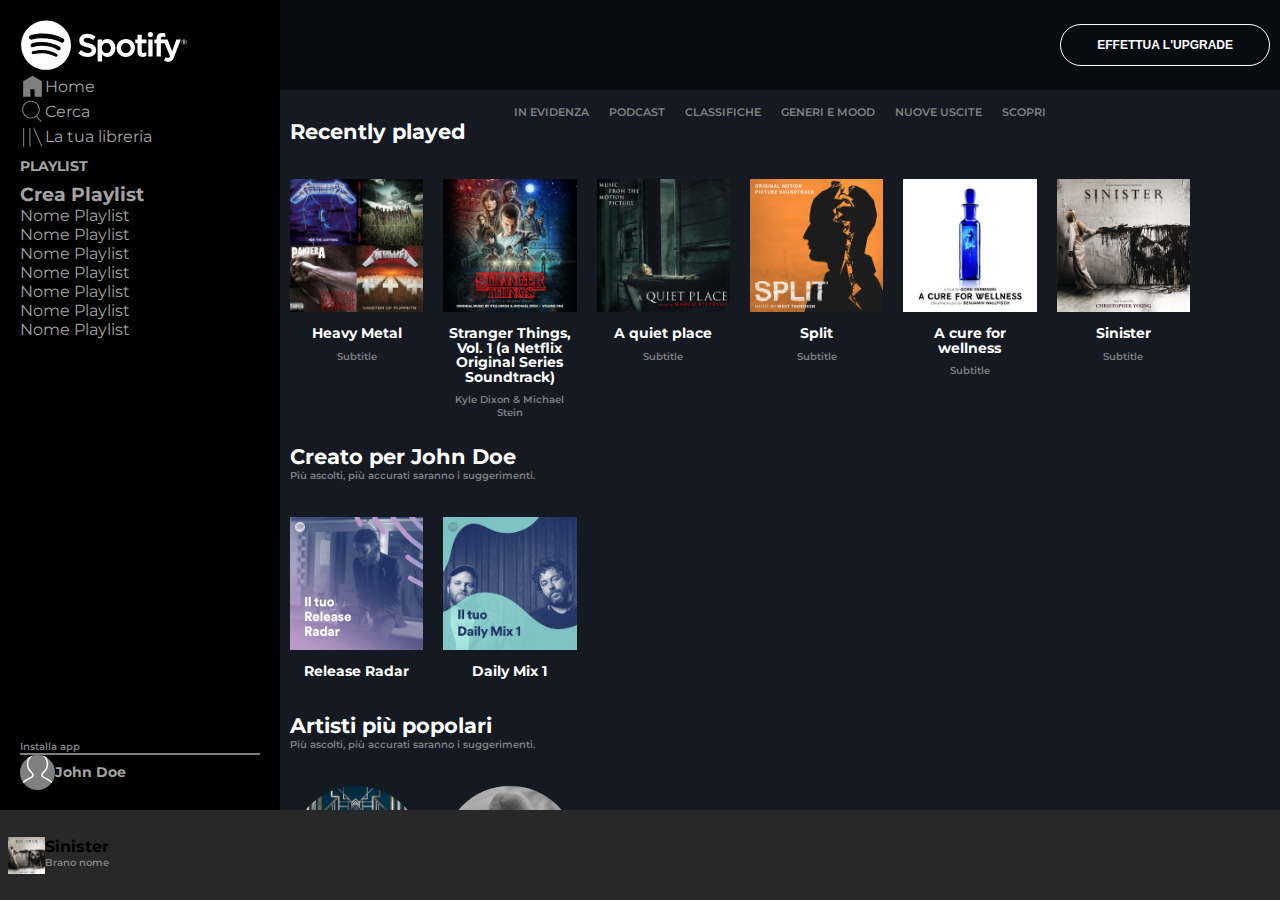
==== index.html @ 7734c5eb "Nav hover (almost) done" ====
<!DOCTYPE html>
<html lang="en">
    <head>
      <meta charset="utf-8">
      <meta http-equiv="X-UA-Compatible" content="IE=edge">
      <meta name="viewport" content="width=device-width, initial-scale=1.0">
      <link rel="preconnect" href="https://fonts.googleapis.com">
        <link rel="preconnect" href="https://fonts.gstatic.com" crossorigin>
        <link href="https://fonts.googleapis.com/css2?family=Montserrat:wght@100;200;300;400;500;600;700;800&display=swap" rel="stylesheet">
        <link rel="stylesheet" href="https://cdnjs.cloudflare.com/ajax/libs/font-awesome/6.4.0/css/all.min.css" integrity="sha512-iecdLmaskl7CVkqkXNQ/ZH/XLlvWZOJyj7Yy7tcenmpD1ypASozpmT/E0iPtmFIB46ZmdtAc9eNBvH0H/ZpiBw==" crossorigin="anonymous" referrerpolicy="no-referrer" />
      <link rel="stylesheet" href="./CSS/index.css"> 
        <title>SPOTIFY WEB</title>
    </head>

    <body>

      <main class="flex container">

        <nav class="flex">
            <div>
                <img class="logo" src="./img/logo.svg" alt="">
                <img class="logo-small" src="./img/logo-small.svg" alt="">

                <div>
                    <ul class="home-list ">
                        <li><img class="nav-img" src="./img/home.svg" alt=""> <span>Home</span> </li>
                        <li><img class="nav-img" src="./img/search.svg" alt=""> <span>Cerca</span></li>
                        <li><img class="nav-img" src="./img/libreria.svg" alt=""> <span> La tua libreria</span></li>
                    </ul>
                </div>
                
                <div class="playlist">
                    <h2>PLAYLIST</h2>
                    <h3><i class="fa-solid fa-square-plus fa-2xl"></i> Crea Playlist</h3>
                    <div>
                        <ul class="playlist-name">
                            <li>Nome Playlist</li>
                            <li>Nome Playlist</li>
                            <li>Nome Playlist</li>
                            <li>Nome Playlist</li>
                            <li>Nome Playlist</li>
                            <li>Nome Playlist</li>
                            <li>Nome Playlist</li>
                        </ul>
                    </div>
                </div>
            </div>

            <div class="user flex">
                <div class="install flex">
                    <i class="fa-regular fa-circle-down fa-xs"></i> 
                    <p>Installa app</p>
                </div>
                <div class="line flex"></div>
                <div class="user-profile flex">
                    <img class="profile-img" src="./img/profile.svg" alt="">
                    <h2>John Doe</h2>
                </div>
            </div>
        </nav>

        <section class="big-section">
            <section class="top-bar flex">
                <button class=>EFFETTUA L'UPGRADE</button>
            </section>

            <section class="main-section">
                <div>
                    <ul class="main-ul flex">
                        <li>IN EVIDENZA</li>
                        <li>PODCAST</li>
                        <li>CLASSIFICHE</li>
                        <li>GENERI E MOOD</li>
                        <li>NUOVE USCITE</li>
                        <li>SCOPRI</li>
                    </ul>
                </div>

                <h1>Recently played</h1>
                <div class="cd-container flex">
                    <div class="cd">
                        <img src="./img/metal_lifting.jpg" alt="">
                        <i class="fa-regular fa-circle-play fa-2xl"></i>
                        
                        <h2>Heavy Metal</h2>
                        <p>Subtitle</p>
                    </div>
                    <div class="cd">
                        <img src="./img/stranger.jpeg" alt="">
                        <h2>Stranger Things, Vol. 1 (a Netflix Original Series Soundtrack)</h2>
                        <p>Kyle Dixon & Michael Stein</p>
                    </div>
                    <div class="cd">
                        <img src="./img/aquietplace.jpeg" alt="">
                        <h2>A quiet place</h2>
                        <p>Subtitle</p>
                    </div>
                    <div class="cd">
                        <img src="./img/split.jpeg" alt="">
                        <h2>Split</h2>
                        <p>Subtitle</p>
                    </div>
                    <div class="cd">
                        <img src="./img/cure.jpeg" alt="">
                        <h2>A cure for wellness</h2>
                        <p>Subtitle</p>
                    </div>
                    <div class="cd">
                        <img src="./img/sinister.jpeg" alt="">
                        <h2>Sinister</h2>
                        <p>Subtitle</p>
                    </div>
                </div>

                <h1>Creato per John Doe</h1>
                <p>Più ascolti, più accurati saranno i suggerimenti.</p>

                <div class="cd-container flex">
                    <div class="cd">
                        <img src="./img/radar.jpeg" alt="">
                        <h2>Release Radar</h2>
                    </div>
                    <div class="cd">
                        <img src="./img/mixdaily.jpeg" alt="">
                        <h2>Daily Mix 1</h2>
                    </div>
                </div>

                <h1>Artisti più popolari</h1>
                <p>Più ascolti, più accurati saranno i suggerimenti.</p>
                <div class="cd-container round flex">
                    <div class="cd">
                        <img src="./img/youg.jpeg" alt="">
                        <h2>Lana del Ray</h2>
                    </div>
                    <div class="cd">
                        <img src="./img/einaudi.jpeg" alt="">
                        <h2>Ludovico Einaudi</h2>
                    </div>
                </div>
            </section>
        </section>
      </main>
      <footer class="container flex between">
        <div class="brano flex">
            <div class="flex">
                <img class="small-img" src="./img/sinister.jpeg" alt="">
                <div>
                    <h4>Sinister</h4>
                    <p>Brano nome</p>
                </div>
            </div>
            <div class="flex">
                <i class="fa-regular fa-heart"></i>
                <i class="fa-regular fa-folder"></i>
            </div>
        </div>
        <div></div>
      </footer>
    </body>
</html>
---- CSS/index.css ----
*{
    margin: 0;
    padding: 0;
    box-sizing: border-box;
}

body{
    overflow-x: hidden;
    font-family: 'Montserrat', sans-serif;
}

main,footer{
    margin: 0 auto;
}


nav{
    width: 280px;
    height: calc(100vh - 90px);
    background-color: #000000;
    padding: 20px;
    color: #a3a3a3;
    flex-flow: column;
    justify-content: space-between;
}

.nav-img{
    width: 25px;
    filter: invert(50%);
}

nav h2:hover{
    color: white;
}

nav h3:hover{
    color: white;
}

.logo{
    width: 70%;
}

.logo-small{
    display: none;
}

.home-list{
    flex-direction: column;
}

.home-list li{
    display: flex;
    align-items: center;
}

.home-list li:hover .nav-img{
    filter: invert(0%);
}

.home-list li:hover span{
    color: white;
}

.playlist-name li:hover{
    color: white;
}

.user{
    flex-direction: column;
}

.install p:hover{
    color: white;
}

.install p:hover .install img{
    color: white;
}

.line{
    border: 1px solid #808080;
    align-items: center;
    width: 240px;
}

.profile-img{
    background-color: #808080;
    width: 35px;
    height: 35px;
    object-fit: cover;
    border-radius: 50%;
}

.big-section{
    width: calc(100% - 280px);
    height: calc(100vh - 90px);
    overflow-y: auto;
}

footer{
    height: 90px;
    background-color: #282828;
    align-items: center;
    padding: 0 8px;
}

.flex{
    display: flex;
}

.between{
    justify-content: space-between;
}

.container{
    width: 100%;
}

.top-bar{
    background-color: #080b12;
    height: 90px;
    justify-content: flex-end;
    align-items: center;
    padding: 0 10px;
}

button{
    border-radius: 2rem;
    border: 1px solid white;
    background-color: #080b12;
    color: white;
    padding: 13px 36px;
    font-size: .75rem;
    font-weight: 600;
    
}

button:hover{
    font-size: .8rem;
    padding: 20px 45px;
}

.main-section{
    padding: 15px 10px;
    background-color: #141922;
    color: white;
}


ul{
    list-style-type: none;
    justify-content: center;
}

.main-ul{
    font-size: .7rem;
    color: #7e8184;
    font-weight: 600;
    flex-wrap: wrap;
}

.main-ul li{
    padding: 0 10px;
}

.main-ul li:hover{
    color: white;
}

h1{
    font-size: 1.3rem;
    font-weight: 700;
  }

.cd-container{
    flex-wrap: wrap;
    padding: 35px 0 25px;
}

.cd{
    width: calc( (100% / 6) - 10px);
    text-align: center;
    justify-content: center;
    padding-right: 20px;
    position: relative;
}

.cd:hover .fa-circle-play{
    opacity: 1;
}

h2{
    font-size: .85rem;
    padding: 10px 0 9px;
    line-height: .9rem;
}

p{
    font-size: .65rem;
    color: #7e8184;
    font-weight: 600;
}

.cd img{
    width: 100%;
    position:relative
}

.cd img:hover{
    opacity: var(0, 0, 0, 0.65);
}

.fa-circle-play{
    position: absolute;
    top: 50%;
    left: 50%;
    transform: translate(-50%, -50%);
    opacity: 0;
}

.round img{
    border-radius: 50%;
}

.small-img{
    height: 37px;
}

.brano{
    width: 80px;
    justify-content: space-between;
}

@media screen and (max-width: 992px) {

    .cd{
    width: calc( (100% / 4) - 10px);
}

}

@media screen and (max-width: 768px) {
   
    .cd{
    width: calc( (100% / 2) - 10px);
}

}

@media screen and (max-width: 576px) {

    nav{
        width: 50px;
        padding: 5px;
        align-items: center;
    }

    .logo{
        display: none;
    }

    .logo-small{
        display: block;
    }

    .home-list span{
        display: none;
    }

    .playlist{
        display: none;
    }

    .big-section{
        width: calc(100% - 50px);
    }
}
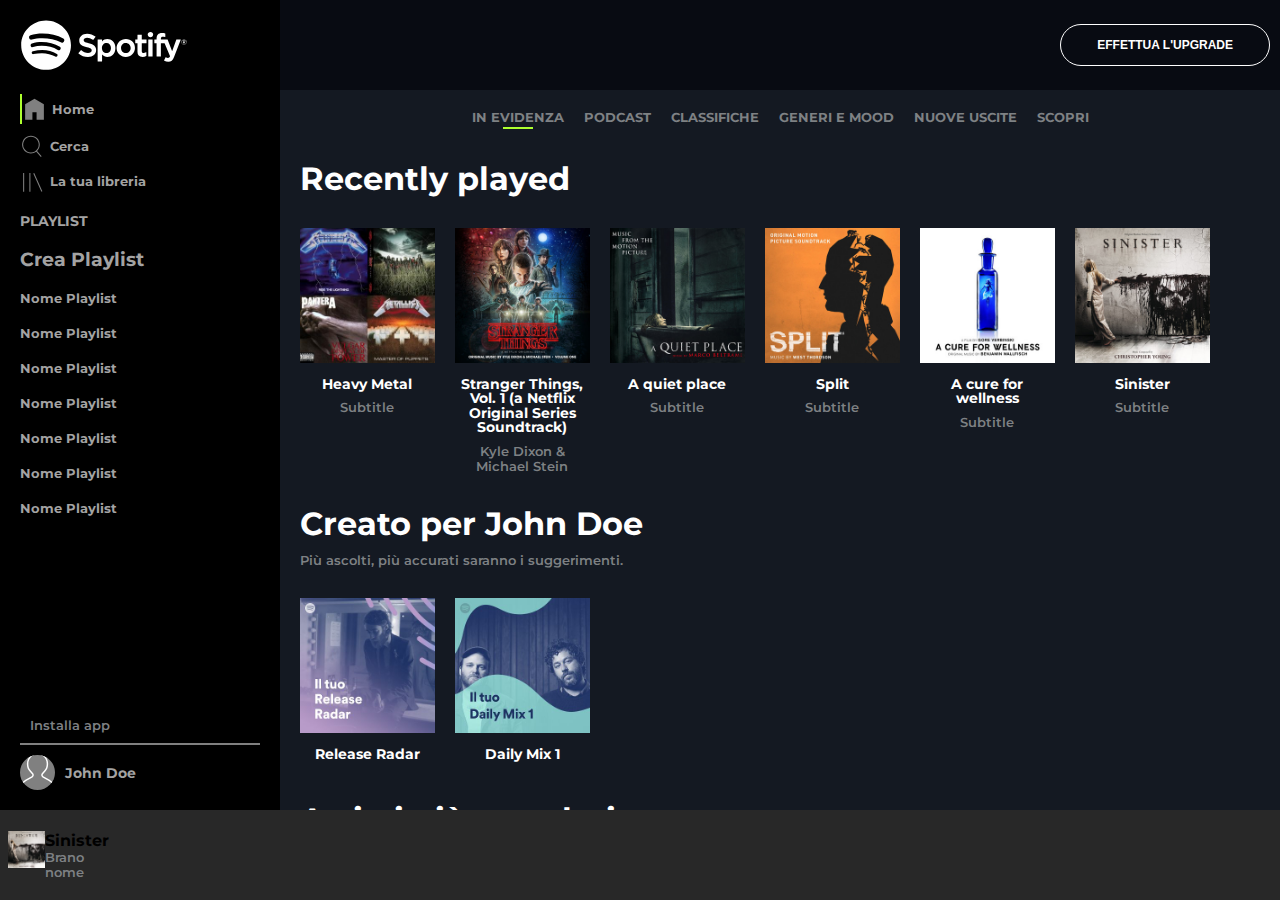
==== commit be723883: "Start bottom bar" ====
--- a/index.html
+++ b/index.html
@@ -23,7 +23,7 @@
 
                 <div>
                     <ul class="home-list ">
-                        <li><img class="nav-img" src="./img/home.svg" alt=""> <span>Home</span> </li>
+                        <li class="vertical-green flex"><div class="green-line"></div><img class="nav-img" src="./img/home.svg" alt=""> <span>Home</span> </li>
                         <li><img class="nav-img" src="./img/search.svg" alt=""> <span>Cerca</span></li>
                         <li><img class="nav-img" src="./img/libreria.svg" alt=""> <span> La tua libreria</span></li>
                     </ul>
@@ -67,7 +67,9 @@
             <section class="main-section">
                 <div>
                     <ul class="main-ul flex">
-                        <li>IN EVIDENZA</li>
+                        <li class="green-line-li flex">IN EVIDENZA
+                            <div class="green-line"></div>
+                        </li>
                         <li>PODCAST</li>
                         <li>CLASSIFICHE</li>
                         <li>GENERI E MOOD</li>
@@ -113,7 +115,7 @@
                 </div>
 
                 <h1>Creato per John Doe</h1>
-                <p>Più ascolti, più accurati saranno i suggerimenti.</p>
+                <p class="subtitle">Più ascolti, più accurati saranno i suggerimenti.</p>
 
                 <div class="cd-container flex">
                     <div class="cd">
@@ -127,7 +129,7 @@
                 </div>
 
                 <h1>Artisti più popolari</h1>
-                <p>Più ascolti, più accurati saranno i suggerimenti.</p>
+                <p class="subtitle">Più ascolti, più accurati saranno i suggerimenti.</p>
                 <div class="cd-container round flex">
                     <div class="cd">
                         <img src="./img/youg.jpeg" alt="">
@@ -141,7 +143,9 @@
             </section>
         </section>
       </main>
+
       <footer class="container flex between">
+
         <div class="brano flex">
             <div class="flex">
                 <img class="small-img" src="./img/sinister.jpeg" alt="">
@@ -155,7 +159,14 @@
                 <i class="fa-regular fa-folder"></i>
             </div>
         </div>
-        <div></div>
+
+        <div class="player flex">
+            <div class="buttons"></div>
+            <div class="player-bar"></div>
+        </div>
+
+        <div class="volume flex"></div>
+
       </footer>
     </body>
 </html>
--- a/CSS/index.css
+++ b/CSS/index.css
@@ -39,10 +39,12 @@
 
 .logo{
     width: 70%;
+    padding-bottom: 20px;
 }
 
 .logo-small{
     display: none;
+    padding-bottom: 15px;
 }
 
 .home-list{
@@ -52,6 +54,13 @@
 .home-list li{
     display: flex;
     align-items: center;
+    padding-bottom: 10px;
+    font-size: .8rem;
+    font-weight: 700;
+}
+
+.home-list span{
+    margin-left: 5px;
 }
 
 .home-list li:hover .nav-img{
@@ -62,6 +71,22 @@
     color: white;
 }
 
+.vertical-green .green-line{
+    width: 2px;
+    height: 30px;
+    align-items: flex-start;
+}
+
+.playlist h3{
+    padding: 10px 0 20px;
+}
+
+.playlist-name li{
+    padding-bottom: 20px;
+    font-size: .8rem;
+    font-weight: 700;
+}
+
 .playlist-name li:hover{
     color: white;
 }
@@ -70,11 +95,16 @@
     flex-direction: column;
 }
 
+.fa-circle-down{
+    line-height: 1em;
+    padding-right: 10px;
+}
+
 .install p:hover{
     color: white;
 }
 
-.install p:hover .install img{
+.install:hover .fa-circle-down{
     color: white;
 }
 
@@ -82,6 +112,11 @@
     border: 1px solid #808080;
     align-items: center;
     width: 240px;
+    margin: 10px 0;
+}
+
+.user-profile{
+    align-items: center;
 }
 
 .profile-img{
@@ -90,7 +125,9 @@
     height: 35px;
     object-fit: cover;
     border-radius: 50%;
-}
+    margin-right: 10px; 
+}
+
 
 .big-section{
     width: calc(100% - 280px);
@@ -142,7 +179,7 @@
 }
 
 .main-section{
-    padding: 15px 10px;
+    padding: 20px;
     background-color: #141922;
     color: white;
 }
@@ -154,9 +191,9 @@
 }
 
 .main-ul{
-    font-size: .7rem;
+    font-size: .8rem;
     color: #7e8184;
-    font-weight: 600;
+    font-weight: 700;
     flex-wrap: wrap;
 }
 
@@ -164,22 +201,42 @@
     padding: 0 10px;
 }
 
+.green-line-li{
+    flex-direction: column;
+    align-items: center;
+}
+
+.green-line-li .green-line{
+    width: 30px;
+    margin-top: 2px;
+}
+
+.green-line{
+    border: 1px solid greenyellow;
+    align-items: center;
+}
+
 .main-ul li:hover{
     color: white;
 }
 
 h1{
-    font-size: 1.3rem;
+    font-size: 2rem;
     font-weight: 700;
+    padding: 30px 0 10px;
   }
+
+.subtitle{
+    padding-bottom: 10px;
+}
 
 .cd-container{
     flex-wrap: wrap;
-    padding: 35px 0 25px;
+    padding-top: 20px;
 }
 
 .cd{
-    width: calc( (100% / 6) - 10px);
+    width: calc( (100% / 6) - 5px);
     text-align: center;
     justify-content: center;
     padding-right: 20px;
@@ -197,10 +254,12 @@
 }
 
 p{
-    font-size: .65rem;
+    font-size: .8rem;
     color: #7e8184;
     font-weight: 600;
 }
+
+
 
 .cd img{
     width: 100%;
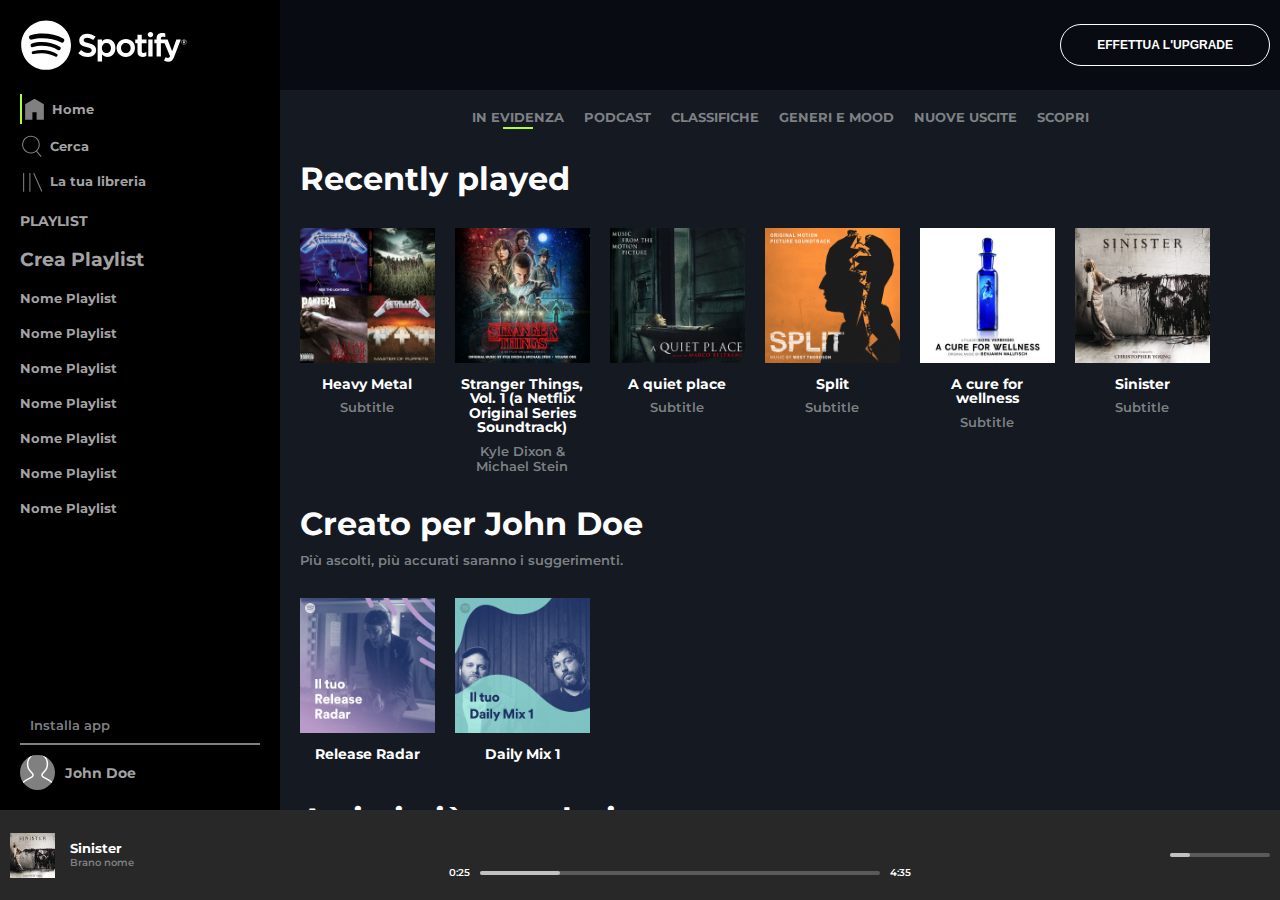
==== commit 243f55b8: "Footer done, most of the hover done" ====
--- a/index.html
+++ b/index.html
@@ -61,7 +61,7 @@
 
         <section class="big-section">
             <section class="top-bar flex">
-                <button class=>EFFETTUA L'UPGRADE</button>
+                <button class="big-button">EFFETTUA L'UPGRADE</button>
             </section>
 
             <section class="main-section">
@@ -82,7 +82,7 @@
                 <div class="cd-container flex">
                     <div class="cd">
                         <img src="./img/metal_lifting.jpg" alt="">
-                        <i class="fa-regular fa-circle-play fa-2xl"></i>
+                        <i class="cd-play fa-regular fa-circle-play fa-2xl"></i>
                         
                         <h2>Heavy Metal</h2>
                         <p>Subtitle</p>
@@ -147,25 +147,46 @@
       <footer class="container flex between">
 
         <div class="brano flex">
-            <div class="flex">
+            <div class="container-brano flex">
                 <img class="small-img" src="./img/sinister.jpeg" alt="">
                 <div>
                     <h4>Sinister</h4>
                     <p>Brano nome</p>
                 </div>
             </div>
-            <div class="flex">
+            <div class="heart-folder flex">
                 <i class="fa-regular fa-heart"></i>
                 <i class="fa-regular fa-folder"></i>
             </div>
         </div>
 
         <div class="player flex">
-            <div class="buttons"></div>
-            <div class="player-bar"></div>
+            <div class="buttons flex">
+                <button><i class="fa-solid fa-shuffle"></i></button>
+                <button><i class="fa-solid fa-backward-step"></i></button>
+                <button><i class="big-play fa-regular fa-circle-play"></i></button>
+                <button><i class="fa-solid fa-forward-step"></i></button>
+                <button><i class="fa-solid fa-rotate-right"></i></button>
+            </div>
+            <div class="player-bar flex" >
+                <p>0:25</p>
+                <div class="bar flex">
+                    <div class="base-bar"></div>
+                    <div class="proceeding"></div>
+                </div>
+                <p>4:35</p>
+            </div>
         </div>
 
-        <div class="volume flex"></div>
+        <div class="details flex">
+            <div><i class="fa-solid fa-list"></i></div>
+            <div><i class="fa-solid fa-desktop"></i></div>
+            <div><i class="fa-solid fa-volume-high"></i></div>
+            <div class="bar flex">
+                <div class="volume-bar"></div>
+                <div class="volume-level"></div>
+            </div>
+        </div>
 
       </footer>
     </body>
--- a/CSS/index.css
+++ b/CSS/index.css
@@ -13,6 +13,17 @@
     margin: 0 auto;
 }
 
+.flex{
+    display: flex;
+}
+
+.between{
+    justify-content: space-between;
+}
+
+.container{
+    width: 100%;
+}
 
 nav{
     width: 280px;
@@ -135,25 +146,6 @@
     overflow-y: auto;
 }
 
-footer{
-    height: 90px;
-    background-color: #282828;
-    align-items: center;
-    padding: 0 8px;
-}
-
-.flex{
-    display: flex;
-}
-
-.between{
-    justify-content: space-between;
-}
-
-.container{
-    width: 100%;
-}
-
 .top-bar{
     background-color: #080b12;
     height: 90px;
@@ -162,7 +154,7 @@
     padding: 0 10px;
 }
 
-button{
+.big-button{
     border-radius: 2rem;
     border: 1px solid white;
     background-color: #080b12;
@@ -173,7 +165,7 @@
     
 }
 
-button:hover{
+.big-button:hover{
     font-size: .8rem;
     padding: 20px 45px;
 }
@@ -243,7 +235,7 @@
     position: relative;
 }
 
-.cd:hover .fa-circle-play{
+.cd:hover .cd-play{
     opacity: 1;
 }
 
@@ -259,8 +251,6 @@
     font-weight: 600;
 }
 
-
-
 .cd img{
     width: 100%;
     position:relative
@@ -270,7 +260,7 @@
     opacity: var(0, 0, 0, 0.65);
 }
 
-.fa-circle-play{
+.cd-play{
     position: absolute;
     top: 50%;
     left: 50%;
@@ -282,13 +272,151 @@
     border-radius: 50%;
 }
 
+footer{
+    height: 90px;
+    background-color: #282828;
+    align-items: center;
+    padding: 5px 10px;
+}
+
+.brano{
+    width: 260px;
+    justify-content: space-between;
+}
+
+.container-brano{
+    align-items: center;
+}
+
 .small-img{
-    height: 37px;
-}
-
-.brano{
+    height: 45px;
+    padding-right: 15px;
+}
+
+h4{
+    color: white;
+    font-size: .8rem;
+}
+
+.container-brano p{
+    font-size: .65rem;
+    color: #7e8184;
+}
+
+.container-brano p:hover{
+    color: white;
+}
+
+.heart-folder{
+    align-items: center;
+}
+
+.fa-heart, .fa-folder{
+    color: #7e8184;
+    padding-right: 10px;
+}
+
+.fa-heart:hover{
+    color: white;
+}
+
+.fa-folder:hover{
+    color: white;
+}
+
+.player{
+    flex-direction: column;
+    justify-content: space-between;
+}
+
+.buttons{
+    justify-content: center;
+}
+
+.buttons button{
+    color: white;
+    border: none;
+    font-size: 1rem;
+    padding: 0 10px;
+    background-color: #282828;
+}
+
+.big-play{
+    font-size: 1.9rem;
+    padding: 0 10px;
+}
+
+.big-play:hover{
+    font-size: 2.1rem;
+}
+
+.player-bar{
+    align-items: center;
+}
+
+.player-bar p{
+    padding: 0 10px;
+    font-size: .6rem;
+    color: white;
+}
+
+.player-bar .bar{
+    padding: 0;
+}
+
+.base-bar{
+    width: 400px;
+    height: 4px;
+    border-radius: 1.5rem;
+    background-color: #5a5a5a;
+    position: relative;
+}
+
+.proceeding{
     width: 80px;
-    justify-content: space-between;
+    height: 4px;
+    border-radius: 1.5rem;
+    background-color: #c1c1c1;
+    position: absolute;
+}
+
+.proceeding:hover{
+    background-color: greenyellow;
+}
+
+.details{
+    align-items: center;
+}
+
+.details i{
+    color: white;
+    padding-left: 20px;
+    align-items: center;
+}
+
+.bar{
+    padding-left: 20px;
+    flex-direction: column;
+}
+
+.volume-bar{
+    width: 100px;
+    height: 4px;
+    border-radius: 1.5rem;
+    background-color: #5a5a5a;
+    position: relative;
+}
+
+.volume-level{
+    width: 20px;
+    height: 4px;
+    border-radius: 1.5rem;
+    background-color: #c1c1c1;
+    position: absolute;
+}
+
+.volume-level:hover{
+    background-color: greenyellow;
 }
 
 @media screen and (max-width: 992px) {
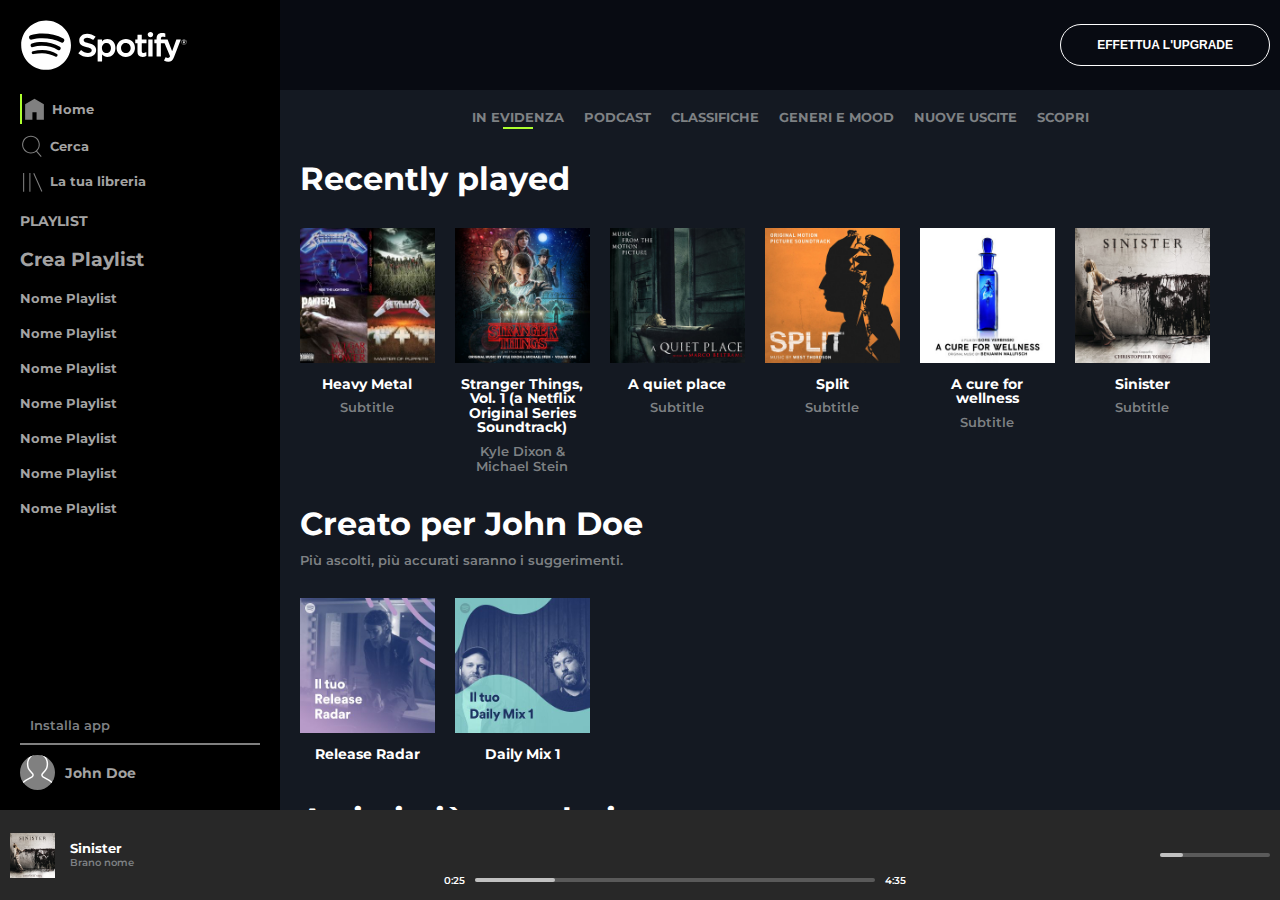
==== commit 18a25d7a: "Almost complete" ====
--- a/index.html
+++ b/index.html
@@ -173,6 +173,7 @@
                 <div class="bar flex">
                     <div class="base-bar"></div>
                     <div class="proceeding"></div>
+                    <i class="fa-solid fa-circle"></i>
                 </div>
                 <p>4:35</p>
             </div>
@@ -185,6 +186,7 @@
             <div class="bar flex">
                 <div class="volume-bar"></div>
                 <div class="volume-level"></div>
+                <i class="fa-solid fa-circle"></i>
             </div>
         </div>
 
--- a/CSS/index.css
+++ b/CSS/index.css
@@ -326,11 +326,11 @@
 
 .player{
     flex-direction: column;
-    justify-content: space-between;
 }
 
 .buttons{
     justify-content: center;
+    padding-bottom: 15px;
 }
 
 .buttons button{
@@ -384,6 +384,17 @@
     background-color: greenyellow;
 }
 
+.fa-circle{
+    position: absolute;
+    color: #c1c1c1;
+    left: 75px;
+    opacity: 0;
+}
+
+.proceeding:hover .fa-circle{
+    opacity: 1;
+}
+
 .details{
     align-items: center;
 }
@@ -400,7 +411,7 @@
 }
 
 .volume-bar{
-    width: 100px;
+    width: 110px;
     height: 4px;
     border-radius: 1.5rem;
     background-color: #5a5a5a;
@@ -408,7 +419,7 @@
 }
 
 .volume-level{
-    width: 20px;
+    width: 23px;
     height: 4px;
     border-radius: 1.5rem;
     background-color: #c1c1c1;
@@ -419,11 +430,23 @@
     background-color: greenyellow;
 }
 
+.volume-level:hover .fa-circle{
+    opacity: 1;
+}
+
 @media screen and (max-width: 992px) {
 
     .cd{
     width: calc( (100% / 4) - 10px);
-}
+    }
+
+    .base-bar{
+        width: 300px;
+    }
+
+    .proceeding{
+        width: 60px;
+    }
 
 }
 
@@ -431,14 +454,40 @@
    
     .cd{
     width: calc( (100% / 2) - 10px);
-}
+    }
+
+    .small-img{
+        height: 40px;
+    }
+
+    .heart-folder{
+        flex-direction: column;
+        justify-content: space-between;
+        padding: 0 10px;
+    }
+
+    .base-bar{
+        width: 200px;
+    }
+
+    .proceeding{
+        width: 40px;
+    }
+
+    .volume-bar{
+        width: 100px;
+    }
+    
+    .volume-level{
+        width: 20px;
+    }
 
 }
 
 @media screen and (max-width: 576px) {
 
     nav{
-        width: 50px;
+        width: 60px;
         padding: 5px;
         align-items: center;
     }
@@ -451,6 +500,10 @@
         display: block;
     }
 
+    .vertical-green{
+        display: none;
+    }
+
     .home-list span{
         display: none;
     }
@@ -459,7 +512,47 @@
         display: none;
     }
 
+    .user{
+        display: none;
+    }
+
+    .fa-circle-down{
+        display: block !important;
+    }
+
+    .profile-img{
+        display: block !important;
+    }
+
     .big-section{
         width: calc(100% - 50px);
     }
+
+    .small-img{
+        height: 35px;
+    }
+
+    .base-bar{
+        width: 120px;
+    }
+
+    .proceeding{
+        width: 35px;
+    }
+    
+    .details i{
+        padding-left: 10px;
+    }
+    
+    .bar{
+        padding-left: 10px;
+    }
+
+    .volume-bar{
+        width: 90px;
+    }
+    
+    .volume-level{
+        width: 15px;
+    }
 }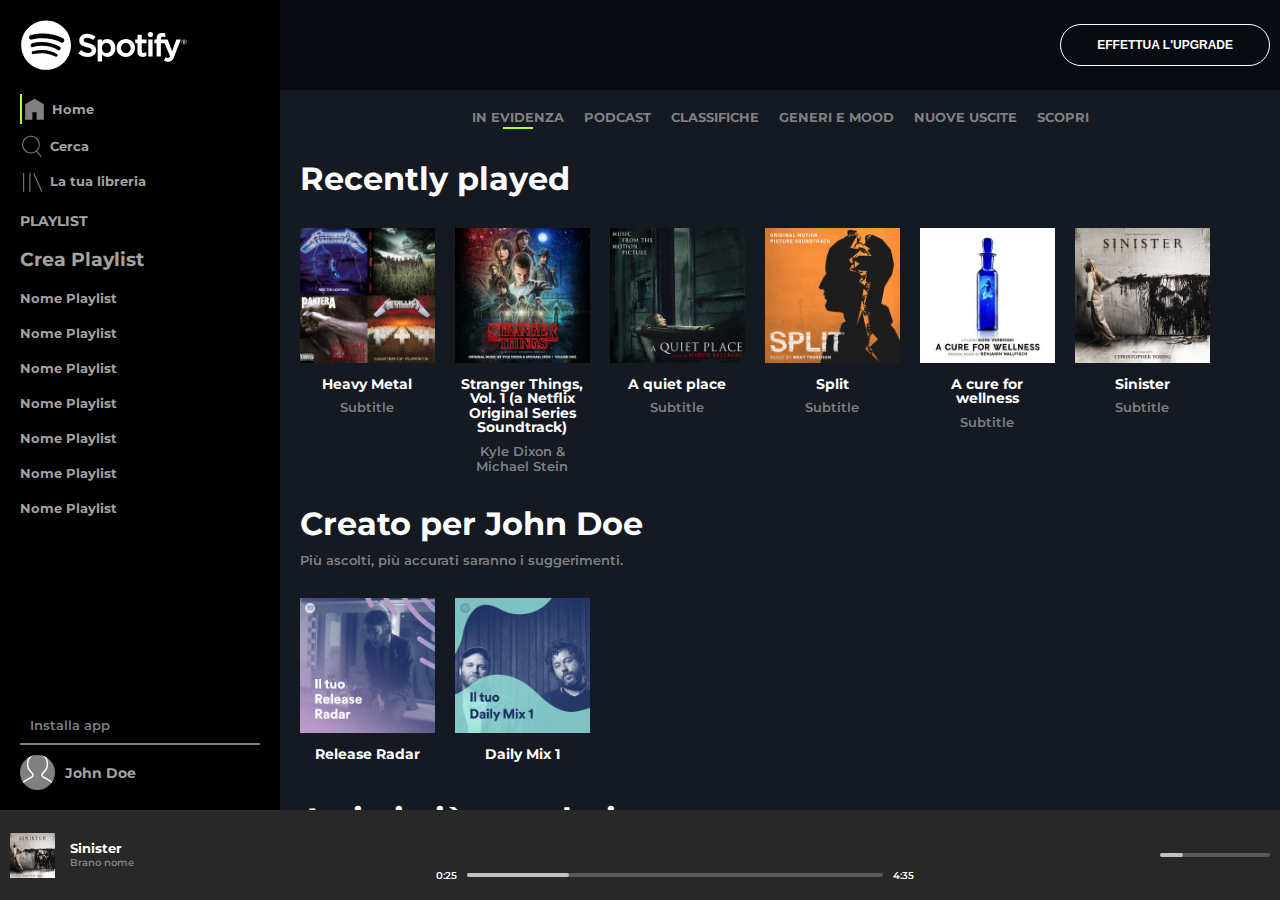
==== commit 3cb82c3f: "Hover almost done" ====
--- a/index.html
+++ b/index.html
@@ -81,34 +81,50 @@
                 <h1>Recently played</h1>
                 <div class="cd-container flex">
                     <div class="cd">
-                        <img src="./img/metal_lifting.jpg" alt="">
-                        <i class="cd-play fa-regular fa-circle-play fa-2xl"></i>
-                        
+                        <div class="cd-img">
+                            <img src="./img/metal_lifting.jpg" alt="">
+                            <i class="cd-play fa-regular fa-circle-play"></i>
+                        </div>
                         <h2>Heavy Metal</h2>
                         <p>Subtitle</p>
                     </div>
                     <div class="cd">
-                        <img src="./img/stranger.jpeg" alt="">
+                        <div class="cd-img">
+                            <img src="./img/stranger.jpeg" alt="">
+                            <i class="cd-play fa-regular fa-circle-play"></i>
+                        </div>
                         <h2>Stranger Things, Vol. 1 (a Netflix Original Series Soundtrack)</h2>
                         <p>Kyle Dixon & Michael Stein</p>
                     </div>
                     <div class="cd">
-                        <img src="./img/aquietplace.jpeg" alt="">
+                        <div class="cd-img">
+                            <img src="./img/aquietplace.jpeg" alt="">
+                            <i class="cd-play fa-regular fa-circle-play"></i>
+                        </div>
                         <h2>A quiet place</h2>
                         <p>Subtitle</p>
                     </div>
                     <div class="cd">
-                        <img src="./img/split.jpeg" alt="">
+                        <div class="cd-img">
+                            <img src="./img/split.jpeg" alt="">
+                            <i class="cd-play fa-regular fa-circle-play"></i>
+                        </div>
                         <h2>Split</h2>
                         <p>Subtitle</p>
                     </div>
                     <div class="cd">
-                        <img src="./img/cure.jpeg" alt="">
+                        <div class="cd-img">
+                            <img src="./img/cure.jpeg" alt="">
+                            <i class="cd-play fa-regular fa-circle-play"></i>
+                        </div>
                         <h2>A cure for wellness</h2>
                         <p>Subtitle</p>
                     </div>
                     <div class="cd">
-                        <img src="./img/sinister.jpeg" alt="">
+                        <div class="cd-img">
+                            <img src="./img/sinister.jpeg" alt="">
+                            <i class="cd-play fa-regular fa-circle-play"></i>
+                        </div>
                         <h2>Sinister</h2>
                         <p>Subtitle</p>
                     </div>
@@ -119,11 +135,17 @@
 
                 <div class="cd-container flex">
                     <div class="cd">
-                        <img src="./img/radar.jpeg" alt="">
+                        <div class="cd-img">
+                            <img src="./img/radar.jpeg" alt="">
+                            <i class="cd-play fa-regular fa-circle-play"></i>
+                        </div>
                         <h2>Release Radar</h2>
                     </div>
                     <div class="cd">
-                        <img src="./img/mixdaily.jpeg" alt="">
+                        <div class="cd-img">
+                            <img src="./img/mixdaily.jpeg" alt="">
+                            <i class="cd-play fa-regular fa-circle-play"></i>
+                        </div>
                         <h2>Daily Mix 1</h2>
                     </div>
                 </div>
@@ -132,11 +154,17 @@
                 <p class="subtitle">Più ascolti, più accurati saranno i suggerimenti.</p>
                 <div class="cd-container round flex">
                     <div class="cd">
-                        <img src="./img/youg.jpeg" alt="">
+                        <div class="cd-img">
+                            <img src="./img/youg.jpeg" alt="">
+                            <i class="cd-play fa-regular fa-circle-play"></i>
+                        </div>
                         <h2>Lana del Ray</h2>
                     </div>
                     <div class="cd">
-                        <img src="./img/einaudi.jpeg" alt="">
+                        <div class="cd-img">
+                            <img src="./img/einaudi.jpeg" alt="">
+                            <i class="cd-play fa-regular fa-circle-play"></i>
+                        </div>
                         <h2>Ludovico Einaudi</h2>
                     </div>
                 </div>
@@ -172,8 +200,9 @@
                 <p>0:25</p>
                 <div class="bar flex">
                     <div class="base-bar"></div>
-                    <div class="proceeding"></div>
-                    <i class="fa-solid fa-circle"></i>
+                    <div class="proceeding">
+                        <i class="proceeding-circle fa-solid fa-circle"></i>
+                    </div>
                 </div>
                 <p>4:35</p>
             </div>
@@ -186,7 +215,7 @@
             <div class="bar flex">
                 <div class="volume-bar"></div>
                 <div class="volume-level"></div>
-                <i class="fa-solid fa-circle"></i>
+                <i class="volume-circle fa-solid fa-circle"></i>
             </div>
         </div>
 
--- a/CSS/index.css
+++ b/CSS/index.css
@@ -232,35 +232,19 @@
     text-align: center;
     justify-content: center;
     padding-right: 20px;
+}
+
+.cd-img{
+    width: 100%;
     position: relative;
 }
 
-.cd:hover .cd-play{
-    opacity: 1;
-}
-
-h2{
-    font-size: .85rem;
-    padding: 10px 0 9px;
-    line-height: .9rem;
-}
-
-p{
-    font-size: .8rem;
-    color: #7e8184;
-    font-weight: 600;
-}
-
-.cd img{
+.cd-img img{
     width: 100%;
-    position:relative
-}
-
-.cd img:hover{
-    opacity: var(0, 0, 0, 0.65);
 }
 
 .cd-play{
+    font-size: 3rem;
     position: absolute;
     top: 50%;
     left: 50%;
@@ -268,6 +252,32 @@
     opacity: 0;
 }
 
+.cd:hover .cd-play{
+    opacity: 1;
+}
+
+h2{
+    font-size: .85rem;
+    padding: 10px 0 9px;
+    line-height: .9rem;
+}
+
+p{
+    font-size: .8rem;
+    color: #7e8184;
+    font-weight: 600;
+}
+/*
+.cd img{
+    width: 100%;
+    position:relative
+}
+
+.cd img:hover{
+    opacity: var(0, 0, 0, 0.65);
+}
+*/
+
 .round img{
     border-radius: 50%;
 }
@@ -305,6 +315,7 @@
 
 .container-brano p:hover{
     color: white;
+    text-decoration: underline;
 }
 
 .heart-folder{
@@ -326,11 +337,13 @@
 
 .player{
     flex-direction: column;
+    width: 55%;
 }
 
 .buttons{
+    height: 40px;
     justify-content: center;
-    padding-bottom: 15px;
+    align-items: center;
 }
 
 .buttons button{
@@ -348,10 +361,13 @@
 
 .big-play:hover{
     font-size: 2.1rem;
+    padding: 0 9px;
 }
 
 .player-bar{
     align-items: center;
+    height: 40px;
+    justify-content: center;
 }
 
 .player-bar p{
@@ -364,8 +380,12 @@
     padding: 0;
 }
 
+.bar{
+    width: 60%;
+}
+
 .base-bar{
-    width: 400px;
+    width: 100%;
     height: 4px;
     border-radius: 1.5rem;
     background-color: #5a5a5a;
@@ -373,25 +393,29 @@
 }
 
 .proceeding{
-    width: 80px;
+    width: 8%;
     height: 4px;
     border-radius: 1.5rem;
     background-color: #c1c1c1;
     position: absolute;
 }
 
-.proceeding:hover{
+.base-bar:hover + .proceeding{
     background-color: greenyellow;
 }
 
 .fa-circle{
     position: absolute;
     color: #c1c1c1;
-    left: 75px;
+}
+
+.proceeding-circle{
+    position: absolute;
+    right: 0;
     opacity: 0;
 }
 
-.proceeding:hover .fa-circle{
+.base-bar:hover + .proceeding-circle{
     opacity: 1;
 }
 
@@ -426,11 +450,17 @@
     position: absolute;
 }
 
-.volume-level:hover{
+.volume-circle{
+    position: absolute;
+    right: 0;
+    opacity: 0;
+}
+
+.volume-bar:hover + .volume-level{
     background-color: greenyellow;
 }
 
-.volume-level:hover .fa-circle{
+.volume-bar:hover .volume-circle{
     opacity: 1;
 }
 
@@ -439,7 +469,7 @@
     .cd{
     width: calc( (100% / 4) - 10px);
     }
-
+/*
     .base-bar{
         width: 300px;
     }
@@ -447,7 +477,7 @@
     .proceeding{
         width: 60px;
     }
-
+*/
 }
 
 @media screen and (max-width: 768px) {
@@ -465,13 +495,21 @@
         justify-content: space-between;
         padding: 0 10px;
     }
-
+/*
     .base-bar{
         width: 200px;
     }
 
     .proceeding{
         width: 40px;
+    }
+*/    
+    .details i{
+        padding-left: 10px;
+    }
+    
+    .bar{
+        padding-left: 10px;
     }
 
     .volume-bar{
@@ -532,6 +570,11 @@
         height: 35px;
     }
 
+    .player{
+        width: 40%;
+    }
+
+/*
     .base-bar{
         width: 120px;
     }
@@ -539,13 +582,13 @@
     .proceeding{
         width: 35px;
     }
-    
+*/    
     .details i{
-        padding-left: 10px;
+        padding-left: 5px;
     }
     
     .bar{
-        padding-left: 10px;
+        padding-left: 5px;
     }
 
     .volume-bar{
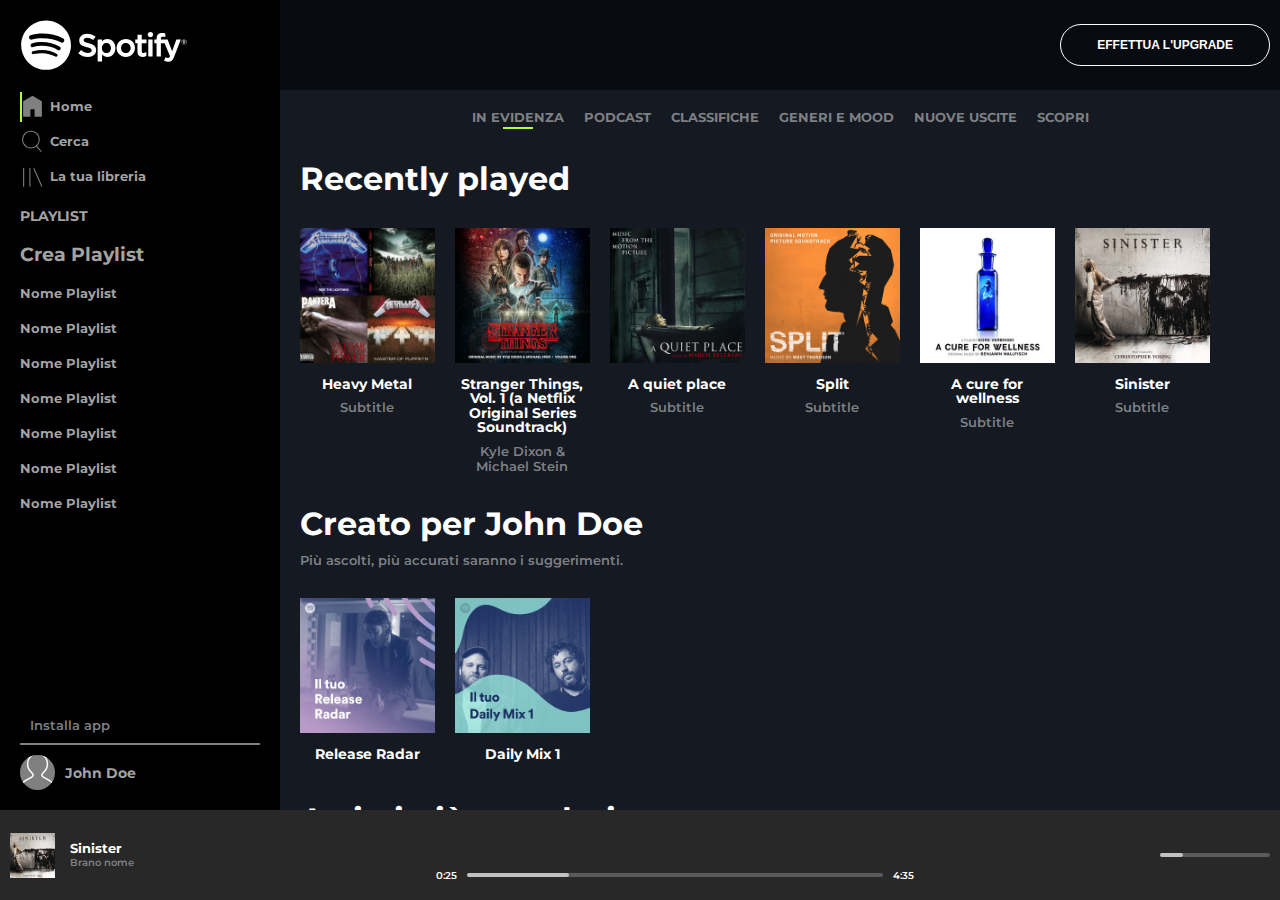
==== commit b9ad171c: "Hover on bar done" ====
--- a/index.html
+++ b/index.html
@@ -23,7 +23,10 @@
 
                 <div>
                     <ul class="home-list ">
-                        <li class="vertical-green flex"><div class="green-line"></div><img class="nav-img" src="./img/home.svg" alt=""> <span>Home</span> </li>
+                        <li class="vertical-green flex">
+                            <div class="green-line"></div><img class="nav-img" src="./img/home.svg" alt=""> 
+                            <span>Home</span> 
+                        </li>
                         <li><img class="nav-img" src="./img/search.svg" alt=""> <span>Cerca</span></li>
                         <li><img class="nav-img" src="./img/libreria.svg" alt=""> <span> La tua libreria</span></li>
                     </ul>
@@ -198,9 +201,9 @@
             </div>
             <div class="player-bar flex" >
                 <p>0:25</p>
-                <div class="bar flex">
+                <div class="base-bar-wrapper bar flex">
                     <div class="base-bar"></div>
-                    <div class="proceeding">
+                    <div class="proceeding flex">
                         <i class="proceeding-circle fa-solid fa-circle"></i>
                     </div>
                 </div>
@@ -209,13 +212,14 @@
         </div>
 
         <div class="details flex">
-            <div><i class="fa-solid fa-list"></i></div>
-            <div><i class="fa-solid fa-desktop"></i></div>
-            <div><i class="fa-solid fa-volume-high"></i></div>
-            <div class="bar flex">
+            <div><i class=" list fa-solid fa-list"></i></div>
+            <div><i class="desktop fa-solid fa-desktop"></i></div>
+            <div><i class="volume-icon fa-solid fa-volume-high"></i></div>
+            <div class="volume-bar-wrapper bar flex">
                 <div class="volume-bar"></div>
-                <div class="volume-level"></div>
-                <i class="volume-circle fa-solid fa-circle"></i>
+                <div class="volume-level flex">
+                    <i class="volume-circle fa-solid fa-circle"></i>
+                </div>
             </div>
         </div>
 
--- a/CSS/index.css
+++ b/CSS/index.css
@@ -82,10 +82,15 @@
     color: white;
 }
 
+.vertical-green{
+    position: relative;
+}
+
 .vertical-green .green-line{
     width: 2px;
     height: 30px;
-    align-items: flex-start;
+    position: absolute;
+    padding-left: 0;
 }
 
 .playlist h3{
@@ -382,6 +387,7 @@
 
 .bar{
     width: 60%;
+    justify-content: center;
 }
 
 .base-bar{
@@ -400,22 +406,22 @@
     position: absolute;
 }
 
-.base-bar:hover + .proceeding{
-    background-color: greenyellow;
-}
-
 .fa-circle{
     position: absolute;
     color: #c1c1c1;
-}
-
-.proceeding-circle{
-    position: absolute;
+    align-self: center;
     right: 0;
+}
+
+.proceeding-circle,.volume-circle{
     opacity: 0;
 }
 
-.base-bar:hover + .proceeding-circle{
+.base-bar-wrapper:hover .proceeding{
+    background-color: greenyellow;
+}
+
+.base-bar-wrapper:hover .proceeding-circle{
     opacity: 1;
 }
 
@@ -456,11 +462,11 @@
     opacity: 0;
 }
 
-.volume-bar:hover + .volume-level{
+.volume-bar-wrapper:hover .volume-level{
     background-color: greenyellow;
 }
 
-.volume-bar:hover .volume-circle{
+.volume-bar-wrapper:hover .volume-circle{
     opacity: 1;
 }
 
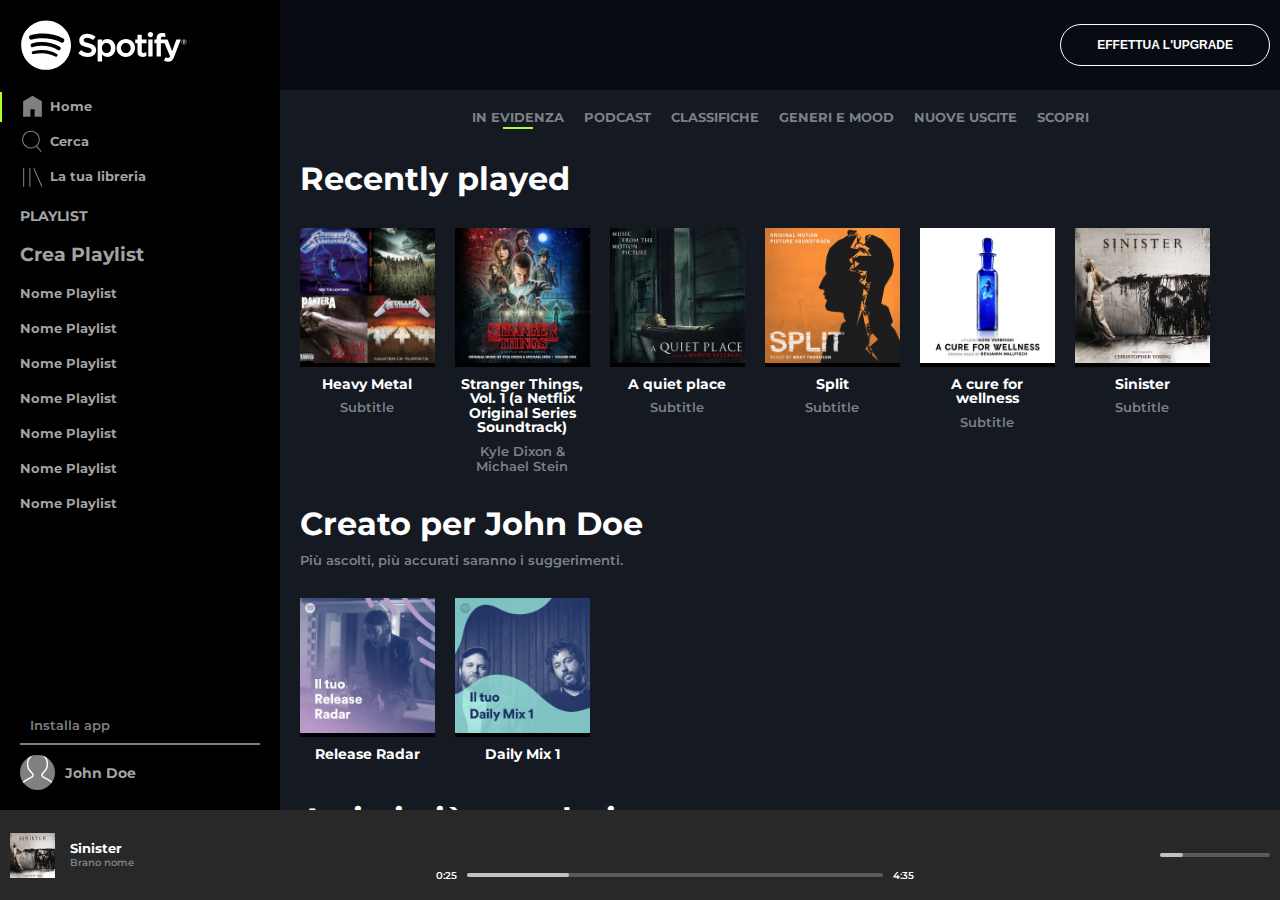
==== commit 6250c1a0: "Minor changes on hover" ====
--- a/index.html
+++ b/index.html
@@ -23,7 +23,7 @@
 
                 <div>
                     <ul class="home-list ">
-                        <li class="vertical-green flex">
+                        <li class="vertical-green">
                             <div class="green-line"></div><img class="nav-img" src="./img/home.svg" alt=""> 
                             <span>Home</span> 
                         </li>
@@ -51,7 +51,7 @@
 
             <div class="user flex">
                 <div class="install flex">
-                    <i class="fa-regular fa-circle-down fa-xs"></i> 
+                    <i class="circle-down fa-regular fa-circle-down fa-xs"></i> 
                     <p>Installa app</p>
                 </div>
                 <div class="line flex"></div>
@@ -157,15 +157,15 @@
                 <p class="subtitle">Più ascolti, più accurati saranno i suggerimenti.</p>
                 <div class="cd-container round flex">
                     <div class="cd">
-                        <div class="cd-img">
-                            <img src="./img/youg.jpeg" alt="">
+                        <div class="cd-img border-radius">
+                            <img class="border-radius" src="./img/youg.jpeg" alt="">
                             <i class="cd-play fa-regular fa-circle-play"></i>
                         </div>
                         <h2>Lana del Ray</h2>
                     </div>
                     <div class="cd">
-                        <div class="cd-img">
-                            <img src="./img/einaudi.jpeg" alt="">
+                        <div class="cd-img border-radius">
+                            <img class="border-radius" src="./img/einaudi.jpeg" alt="">
                             <i class="cd-play fa-regular fa-circle-play"></i>
                         </div>
                         <h2>Ludovico Einaudi</h2>
--- a/CSS/index.css
+++ b/CSS/index.css
@@ -87,10 +87,10 @@
 }
 
 .vertical-green .green-line{
+    position: absolute;
     width: 2px;
     height: 30px;
-    position: absolute;
-    padding-left: 0;
+    left: -20px;
 }
 
 .playlist h3{
@@ -111,16 +111,16 @@
     flex-direction: column;
 }
 
-.fa-circle-down{
-    line-height: 1em;
+.circle-down{
+    line-height: 1.2em;
     padding-right: 10px;
 }
 
-.install p:hover{
-    color: white;
-}
-
-.install:hover .fa-circle-down{
+.install:hover p{
+    color: white;
+}
+
+.install:hover .circle-down{
     color: white;
 }
 
@@ -242,6 +242,7 @@
 .cd-img{
     width: 100%;
     position: relative;
+    background-color: #000000;
 }
 
 .cd-img img{
@@ -261,6 +262,10 @@
     opacity: 1;
 }
 
+.cd:hover .cd-img>img{
+    opacity: 0.5;
+}
+
 h2{
     font-size: .85rem;
     padding: 10px 0 9px;
@@ -283,7 +288,7 @@
 }
 */
 
-.round img{
+.border-radius{
     border-radius: 50%;
 }
 
@@ -410,7 +415,7 @@
     position: absolute;
     color: #c1c1c1;
     align-self: center;
-    right: 0;
+    right: -5px;
 }
 
 .proceeding-circle,.volume-circle{
@@ -457,8 +462,6 @@
 }
 
 .volume-circle{
-    position: absolute;
-    right: 0;
     opacity: 0;
 }
 
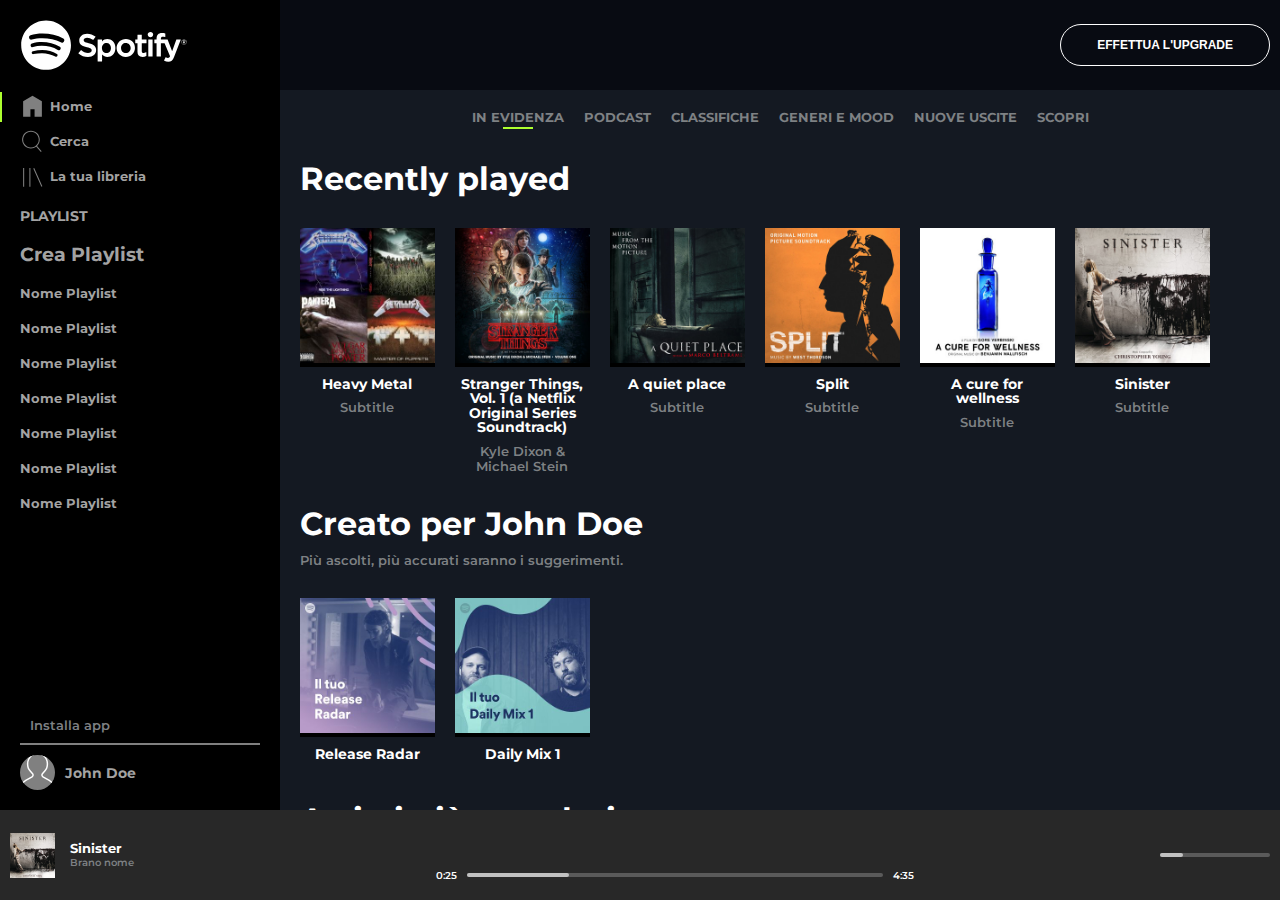
==== commit 1982cdb0: "Exercise  complete (except for the cd-container)" ====
--- a/index.html
+++ b/index.html
@@ -52,12 +52,12 @@
             <div class="user flex">
                 <div class="install flex">
                     <i class="circle-down fa-regular fa-circle-down fa-xs"></i> 
-                    <p>Installa app</p>
-                </div>
-                <div class="line flex"></div>
+                    <p class="no-show">Installa app</p>
+                </div>
+                <div class="line no-show flex"></div>
                 <div class="user-profile flex">
                     <img class="profile-img" src="./img/profile.svg" alt="">
-                    <h2>John Doe</h2>
+                    <h2 class="no-show">John Doe</h2>
                 </div>
             </div>
         </nav>
--- a/CSS/index.css
+++ b/CSS/index.css
@@ -148,7 +148,7 @@
 .big-section{
     width: calc(100% - 280px);
     height: calc(100vh - 90px);
-    overflow-y: auto;
+    overflow: hidden;
 }
 
 .top-bar{
@@ -179,6 +179,9 @@
     padding: 20px;
     background-color: #141922;
     color: white;
+    width: 100%;
+    height: calc(100vh - 90px - 90px);
+    overflow-y: auto;
 }
 
 
@@ -366,12 +369,12 @@
 
 .big-play{
     font-size: 1.9rem;
-    padding: 0 10px;
+    padding: 0 1rem;
 }
 
 .big-play:hover{
     font-size: 2.1rem;
-    padding: 0 9px;
+    padding: 0 0.9rem;
 }
 
 .player-bar{
@@ -559,16 +562,13 @@
         display: none;
     }
 
-    .user{
+    .no-show{
         display: none;
     }
 
-    .fa-circle-down{
-        display: block !important;
-    }
-
-    .profile-img{
-        display: block !important;
+    .circle-down{
+        margin: auto;
+        padding-bottom: 10px;
     }
 
     .big-section{
